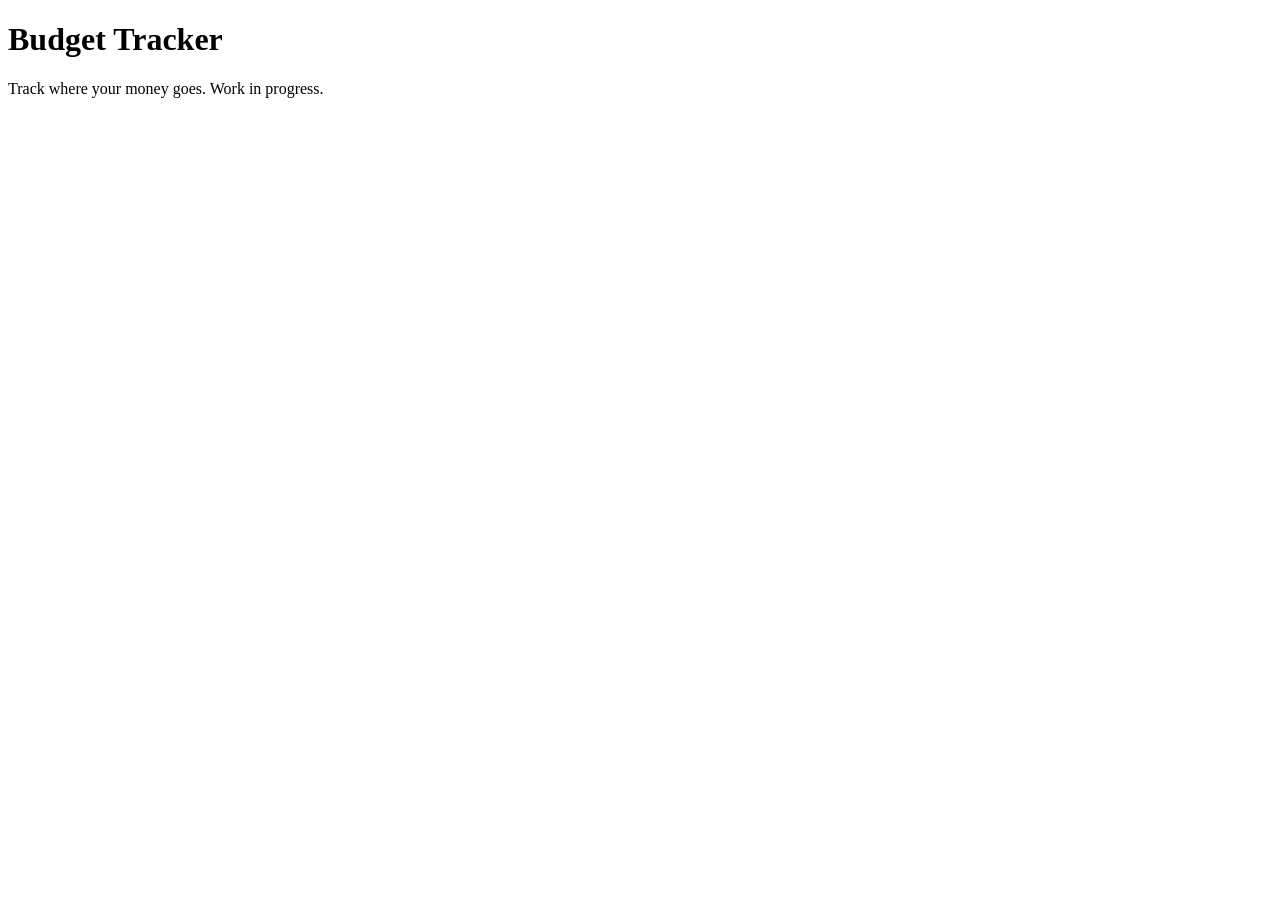
==== index.html @ f43adcf4 "Create index.html" ====
<!DOCTYPE html>
<html lang="en">
<head>
  <meta charset="UTF-8">
  <meta name="viewport" content="width=device-width, initial-scale=1.0">
  <title>Budget Tracker</title>
</head>
<body>
  <h1>Budget Tracker</h1>
  <p>Track where your money goes. Work in progress.</p>
</body>
</html>
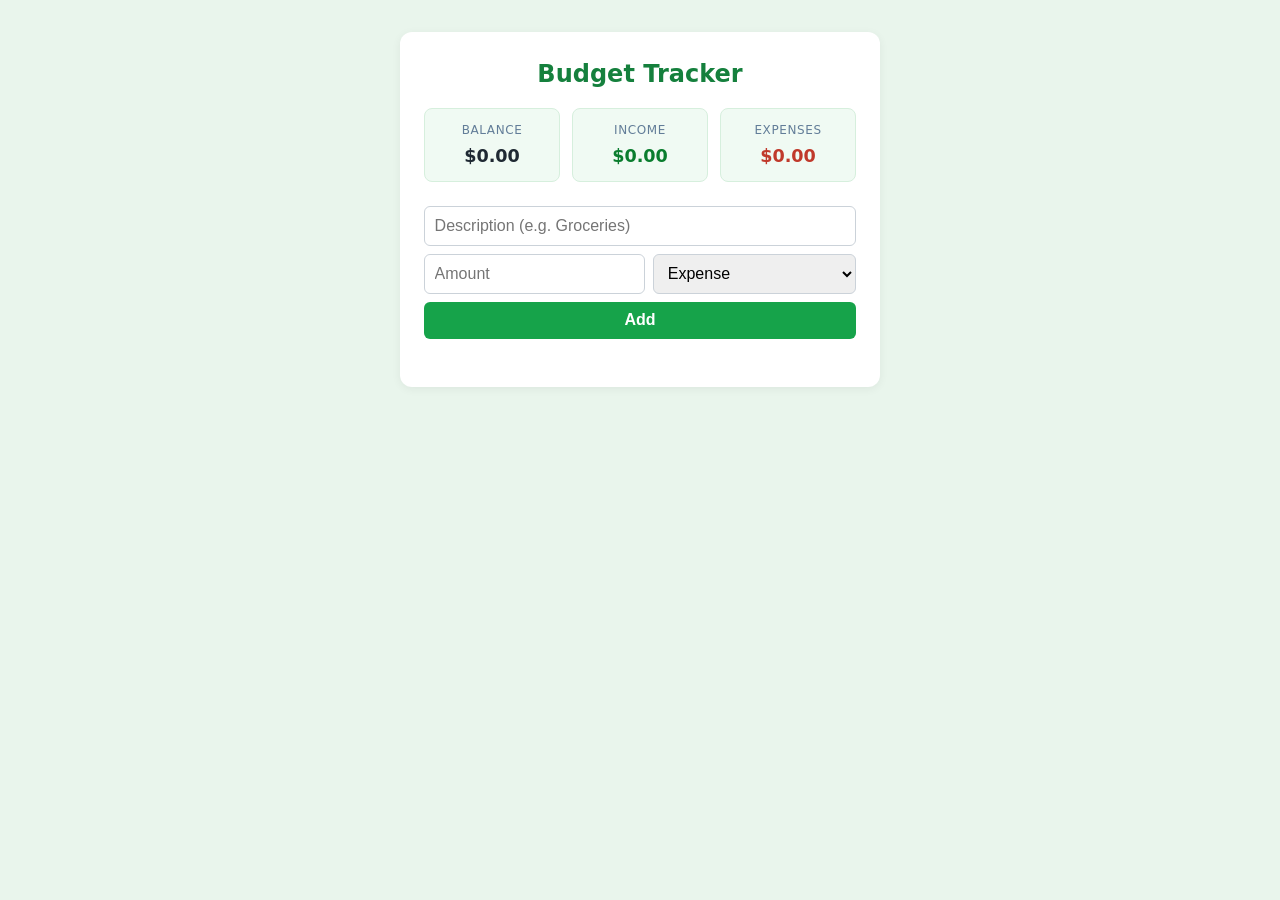
==== commit 5ca4b753: "Build budget tracker UI with localStorage and green theme Co-Authored-By: Claude Opus 4.8 <noreply@a" ====
--- a/index.html
+++ b/index.html
@@ -4,9 +4,55 @@
   <meta charset="UTF-8">
   <meta name="viewport" content="width=device-width, initial-scale=1.0">
   <title>Budget Tracker</title>
+  <link rel="stylesheet" href="style.css">
 </head>
 <body>
-  <h1>Budget Tracker</h1>
-  <p>Track where your money goes. Work in progress.</p>
+  <main class="app">
+    <h1>Budget Tracker</h1>
+
+    <!-- Summary: the three numbers at a glance -->
+    <section class="summary">
+      <div class="summary-item">
+        <span class="summary-label">Balance</span>
+        <span id="balance" class="summary-value">$0.00</span>
+      </div>
+      <div class="summary-item">
+        <span class="summary-label">Income</span>
+        <span id="total-income" class="summary-value income">$0.00</span>
+      </div>
+      <div class="summary-item">
+        <span class="summary-label">Expenses</span>
+        <span id="total-expenses" class="summary-value expense">$0.00</span>
+      </div>
+    </section>
+
+    <!-- Form: how the user adds a new transaction -->
+    <form id="transaction-form" class="form">
+      <input
+        type="text"
+        id="description"
+        placeholder="Description (e.g. Groceries)"
+        required
+      >
+      <input
+        type="number"
+        id="amount"
+        placeholder="Amount"
+        step="0.01"
+        min="0"
+        required
+      >
+      <select id="type">
+        <option value="expense">Expense</option>
+        <option value="income">Income</option>
+      </select>
+      <button type="submit">Add</button>
+    </form>
+
+    <!-- List: every transaction added shows up here -->
+    <ul id="transaction-list" class="list"></ul>
+  </main>
+
+  <script src="script.js"></script>
 </body>
-</html>+</html>
--- a/style.css
+++ b/style.css
@@ -0,0 +1,138 @@
+/* A small reset so spacing is predictable across browsers */
+* {
+  box-sizing: border-box;
+  margin: 0;
+  padding: 0;
+}
+
+body {
+  font-family: system-ui, -apple-system, Arial, sans-serif;
+  background: #e9f5ec; /* soft money-green page background */
+  color: #1f2933;
+  line-height: 1.5;
+  padding: 2rem 1rem;
+}
+
+/* The centered card that holds the whole app */
+.app {
+  max-width: 480px;
+  margin: 0 auto;
+  background: #fff;
+  border-radius: 12px;
+  padding: 1.5rem;
+  box-shadow: 0 2px 10px rgba(0, 0, 0, 0.06);
+}
+
+h1 {
+  font-size: 1.5rem;
+  margin-bottom: 1rem;
+  text-align: center;
+  color: #15803d; /* money-green heading */
+}
+
+/* Summary row: three boxes side by side */
+.summary {
+  display: flex;
+  gap: 0.75rem;
+  margin-bottom: 1.5rem;
+}
+
+.summary-item {
+  flex: 1;
+  background: #f0faf3;
+  border: 1px solid #d6efdd;
+  border-radius: 8px;
+  padding: 0.75rem;
+  text-align: center;
+}
+
+.summary-label {
+  display: block;
+  font-size: 0.75rem;
+  text-transform: uppercase;
+  letter-spacing: 0.05em;
+  color: #627d98;
+}
+
+.summary-value {
+  display: block;
+  font-size: 1.1rem;
+  font-weight: 700;
+  margin-top: 0.25rem;
+}
+
+/* Green for money in, red for money out */
+.income { color: #0a7d2e; }
+.expense { color: #c0392b; }
+
+/* The add-transaction form */
+.form {
+  display: flex;
+  flex-wrap: wrap;
+  gap: 0.5rem;
+  margin-bottom: 1.5rem;
+}
+
+.form input,
+.form select {
+  padding: 0.6rem;
+  border: 1px solid #cbd2d9;
+  border-radius: 6px;
+  font-size: 1rem;
+}
+
+/* Green highlight when a field is focused */
+.form input:focus,
+.form select:focus {
+  outline: none;
+  border-color: #16a34a;
+  box-shadow: 0 0 0 3px rgba(22, 163, 74, 0.15);
+}
+
+#description { flex: 1 1 100%; }
+#amount { flex: 1; }
+#type { flex: 1; }
+
+.form button {
+  flex: 1 1 100%;
+  padding: 0.6rem;
+  border: none;
+  border-radius: 6px;
+  background: #16a34a; /* money green */
+  color: #fff;
+  font-size: 1rem;
+  font-weight: 600;
+  cursor: pointer;
+}
+
+.form button:hover { background: #15803d; } /* darker green on hover */
+
+/* The list of transactions */
+.list {
+  list-style: none;
+}
+
+.list li {
+  display: flex;
+  justify-content: space-between;
+  align-items: center;
+  padding: 0.6rem 0.25rem;
+  border-bottom: 1px solid #e4e7eb;
+}
+
+.list .item-amount {
+  font-weight: 600;
+}
+
+/* The little delete button on each row */
+.delete-btn {
+  margin-left: 0.75rem;
+  border: none;
+  background: transparent;
+  color: #9aa5b1;
+  font-size: 1.1rem;
+  cursor: pointer;
+  line-height: 1;
+}
+
+.delete-btn:hover { color: #c0392b; }
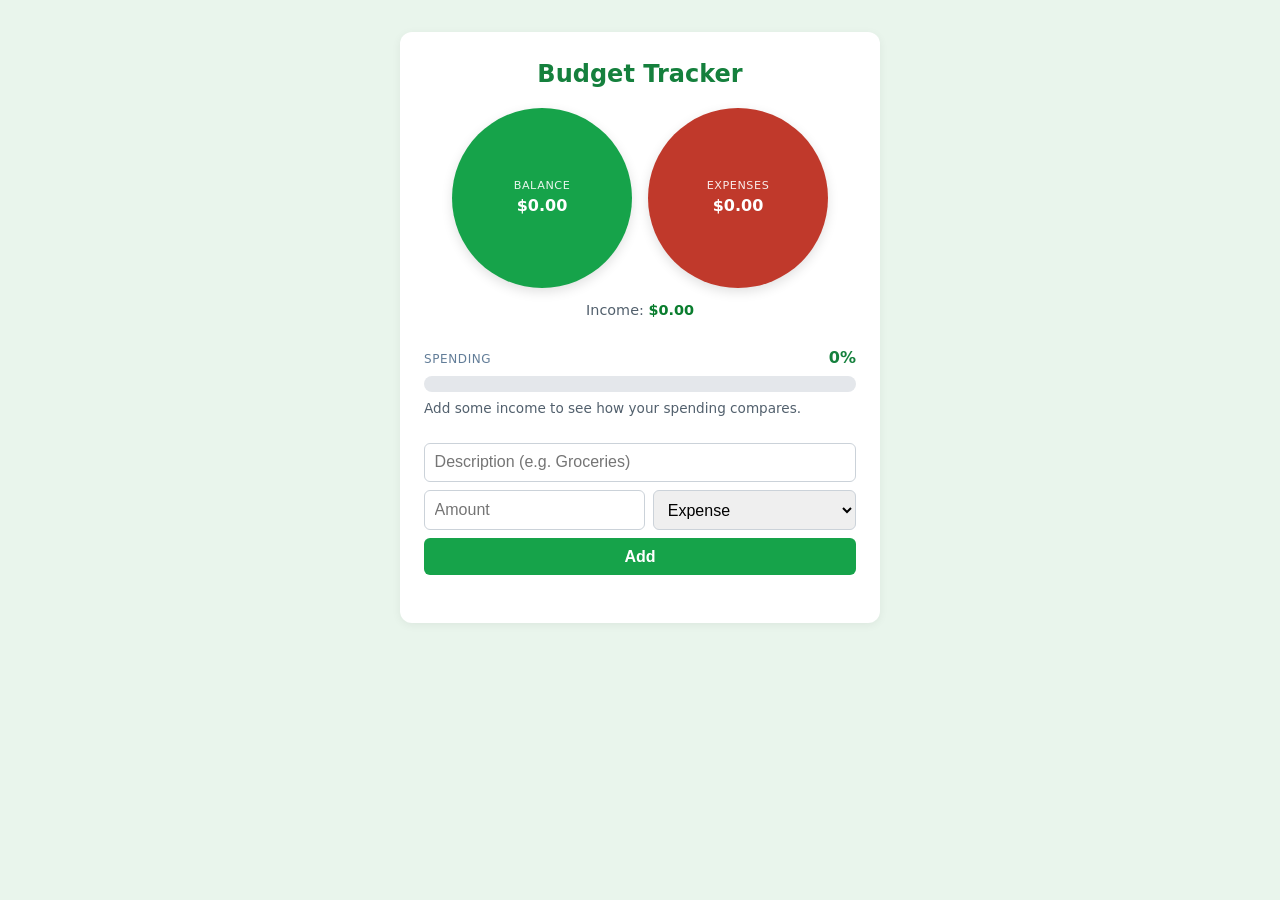
==== commit 8410302a: "added spending meter and visual effect" ====
--- a/index.html
+++ b/index.html
@@ -10,20 +10,33 @@
   <main class="app">
     <h1>Budget Tracker</h1>
 
-    <!-- Summary: the three numbers at a glance -->
-    <section class="summary">
-      <div class="summary-item">
-        <span class="summary-label">Balance</span>
-        <span id="balance" class="summary-value">$0.00</span>
+    <!-- Circles: balance vs expenses. The bigger amount gets the bigger circle. -->
+    <section class="circles">
+      <div id="balance-circle" class="circle circle-balance">
+        <span class="circle-label">Balance</span>
+        <span id="balance" class="circle-value">$0.00</span>
       </div>
-      <div class="summary-item">
-        <span class="summary-label">Income</span>
-        <span id="total-income" class="summary-value income">$0.00</span>
+      <div id="expenses-circle" class="circle circle-expenses">
+        <span class="circle-label">Expenses</span>
+        <span id="total-expenses" class="circle-value">$0.00</span>
       </div>
-      <div class="summary-item">
-        <span class="summary-label">Expenses</span>
-        <span id="total-expenses" class="summary-value expense">$0.00</span>
+    </section>
+
+    <!-- Income: shown smaller, underneath the circles -->
+    <p class="income-line">
+      Income: <span id="total-income" class="income">$0.00</span>
+    </p>
+
+    <!-- Spending meter: a bar that fills up as expenses eat into income -->
+    <section class="meter">
+      <div class="meter-header">
+        <span class="meter-label">Spending</span>
+        <span id="meter-percent" class="meter-percent">0%</span>
       </div>
+      <div class="meter-track">
+        <div id="meter-fill" class="meter-fill"></div>
+      </div>
+      <p id="meter-message" class="meter-message"></p>
     </section>
 
     <!-- Form: how the user adds a new transaction -->
--- a/style.css
+++ b/style.css
@@ -30,40 +30,134 @@
   color: #15803d; /* money-green heading */
 }
 
-/* Summary row: three boxes side by side */
-.summary {
-  display: flex;
-  gap: 0.75rem;
+/* Circles row: balance and expenses side by side, centred.
+   min-height reserves room for full-size circles so the page
+   below doesn't jump up and down as the circles change size. */
+.circles {
+  display: flex;
+  justify-content: center;
+  align-items: center;
+  gap: 1rem;
+  min-height: min(180px, 40vw);
+  margin-bottom: 0.75rem;
+}
+
+/* Each circle. JavaScript sets --scale (0 to 1) on it.
+   - min(180px, 40vw): full size is 180px, or smaller on narrow phones.
+   - max(90px, ...): never shrink below 90px so the text still fits.
+   The transition animates the size change. */
+.circle {
+  --scale: 1;
+  width: max(90px, calc(var(--scale) * min(180px, 40vw)));
+  height: max(90px, calc(var(--scale) * min(180px, 40vw)));
+  border-radius: 50%; /* turns the square into a circle */
+  display: flex;
+  flex-direction: column;
+  justify-content: center;
+  align-items: center;
+  color: #fff;
+  text-align: center;
+  box-shadow: 0 4px 12px rgba(0, 0, 0, 0.12);
+  transition: width 0.6s ease, height 0.6s ease;
+}
+
+.circle-balance  { background: #16a34a; } /* green */
+.circle-expenses { background: #c0392b; } /* red */
+
+.circle-label {
+  font-size: 0.7rem;
+  text-transform: uppercase;
+  letter-spacing: 0.05em;
+  opacity: 0.9;
+}
+
+.circle-value {
+  font-size: 1rem;
+  font-weight: 700;
+}
+
+/* The smaller income line under the circles */
+.income-line {
+  text-align: center;
+  font-size: 0.9rem;
+  color: #52606d;
   margin-bottom: 1.5rem;
 }
 
-.summary-item {
-  flex: 1;
-  background: #f0faf3;
-  border: 1px solid #d6efdd;
-  border-radius: 8px;
-  padding: 0.75rem;
-  text-align: center;
-}
-
-.summary-label {
-  display: block;
+.income-line .income {
+  font-weight: 700;
+}
+
+/* Green for money in, red for money out */
+.income { color: #0a7d2e; }
+.expense { color: #c0392b; }
+
+/* Spending meter: a grey track with a coloured bar inside it */
+.meter {
+  margin-bottom: 1.5rem;
+}
+
+.meter-header {
+  display: flex;
+  justify-content: space-between;
+  align-items: baseline;
+  margin-bottom: 0.4rem;
+}
+
+.meter-label {
   font-size: 0.75rem;
   text-transform: uppercase;
   letter-spacing: 0.05em;
   color: #627d98;
 }
 
-.summary-value {
-  display: block;
-  font-size: 1.1rem;
+.meter-percent {
   font-weight: 700;
-  margin-top: 0.25rem;
-}
-
-/* Green for money in, red for money out */
-.income { color: #0a7d2e; }
-.expense { color: #c0392b; }
+}
+
+/* The empty "track" the bar grows inside */
+.meter-track {
+  height: 16px;
+  background: #e4e7eb;
+  border-radius: 999px; /* fully rounded ends */
+  overflow: hidden;     /* keep the bar's corners inside the track */
+}
+
+/* The bar itself. JavaScript sets its width (0%–100%).
+   "transition" makes width and colour changes animate smoothly. */
+.meter-fill {
+  height: 100%;
+  width: 0;
+  border-radius: 999px;
+  transition: width 0.6s ease, background-color 0.6s ease;
+}
+
+.meter-message {
+  margin-top: 0.4rem;
+  font-size: 0.85rem;
+  color: #52606d;
+}
+
+/* Colour levels: JavaScript adds one of these classes to the bar and % */
+.meter-fill.low      { background-color: #16a34a; } /* green */
+.meter-fill.medium   { background-color: #f59e0b; } /* amber */
+.meter-fill.high     { background-color: #ea580c; } /* orange */
+.meter-fill.over     { background-color: #c0392b; } /* red */
+
+.meter-percent.low    { color: #15803d; }
+.meter-percent.medium { color: #b45309; }
+.meter-percent.high   { color: #c2410c; }
+.meter-percent.over   { color: #c0392b; }
+
+/* When you've overspent, gently pulse the bar to grab attention */
+.meter-fill.over {
+  animation: pulse 1.2s ease-in-out infinite;
+}
+
+@keyframes pulse {
+  0%, 100% { opacity: 1; }
+  50%      { opacity: 0.6; }
+}
 
 /* The add-transaction form */
 .form {
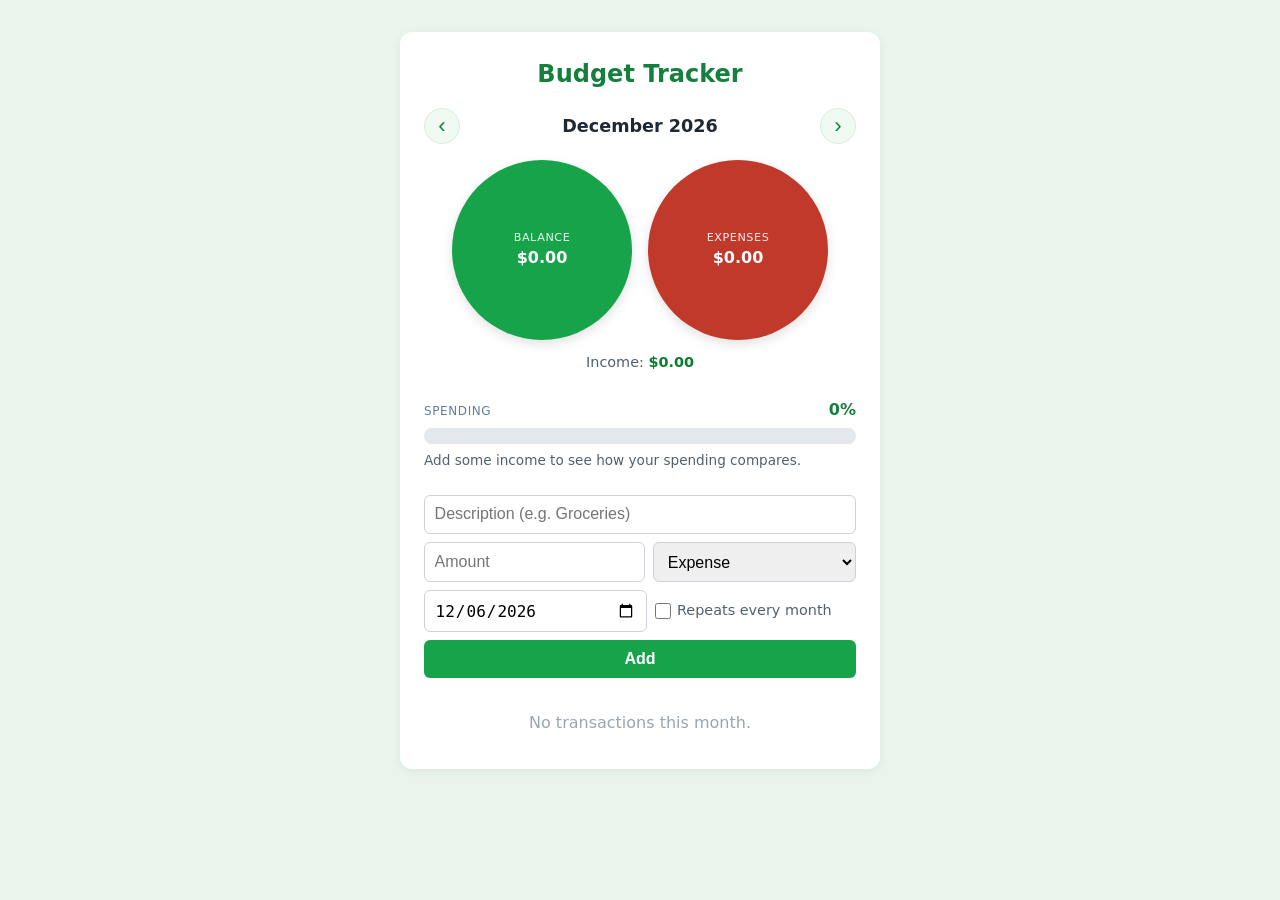
==== commit a041916b: "monthly view" ====
--- a/index.html
+++ b/index.html
@@ -9,6 +9,13 @@
 <body>
   <main class="app">
     <h1>Budget Tracker</h1>
+
+    <!-- Month switcher: everything below shows only the month in the middle -->
+    <nav class="month-nav">
+      <button type="button" id="prev-month" aria-label="Previous month">&lsaquo;</button>
+      <h2 id="month-label"></h2>
+      <button type="button" id="next-month" aria-label="Next month">&rsaquo;</button>
+    </nav>
 
     <!-- Circles: balance vs expenses. The bigger amount gets the bigger circle. -->
     <section class="circles">
@@ -59,7 +66,14 @@
         <option value="expense">Expense</option>
         <option value="income">Income</option>
       </select>
-      <button type="submit">Add</button>
+      <input type="date" id="date" required>
+      <label class="recurring-option">
+        <input type="checkbox" id="recurring">
+        Repeats every month
+      </label>
+      <button type="submit" id="submit-btn">Add</button>
+      <!-- Only shown while editing ("hidden" hides it until JS removes it) -->
+      <button type="button" id="cancel-edit" class="cancel-btn" hidden>Cancel</button>
     </form>
 
     <!-- List: every transaction added shows up here -->
--- a/style.css
+++ b/style.css
@@ -29,6 +29,32 @@
   text-align: center;
   color: #15803d; /* money-green heading */
 }
+
+/* Month switcher: ‹ November 2026 › */
+.month-nav {
+  display: flex;
+  justify-content: space-between;
+  align-items: center;
+  margin-bottom: 1rem;
+}
+
+.month-nav h2 {
+  font-size: 1.1rem;
+}
+
+.month-nav button {
+  width: 2.25rem;
+  height: 2.25rem;
+  border: 1px solid #d6efdd;
+  border-radius: 50%;
+  background: #f0faf3;
+  color: #15803d;
+  font-size: 1.4rem;
+  line-height: 1;
+  cursor: pointer;
+}
+
+.month-nav button:hover { background: #d6efdd; }
 
 /* Circles row: balance and expenses side by side, centred.
    min-height reserves room for full-size circles so the page
@@ -186,6 +212,25 @@
 #description { flex: 1 1 100%; }
 #amount { flex: 1; }
 #type { flex: 1; }
+#date { flex: 1; }
+
+/* "Repeats every month" checkbox and its text, side by side */
+.recurring-option {
+  flex: 1;
+  display: flex;
+  align-items: center;
+  gap: 0.4rem;
+  font-size: 0.9rem;
+  color: #52606d;
+  cursor: pointer;
+}
+
+.recurring-option input {
+  width: 1rem;
+  height: 1rem;
+  padding: 0;
+  accent-color: #16a34a; /* green tick box */
+}
 
 .form button {
   flex: 1 1 100%;
@@ -201,6 +246,15 @@
 
 .form button:hover { background: #15803d; } /* darker green on hover */
 
+/* Cancel button (edit mode only): plain outline instead of solid green */
+.form .cancel-btn {
+  background: #fff;
+  color: #52606d;
+  border: 1px solid #cbd2d9;
+}
+
+.form .cancel-btn:hover { background: #f5f7fa; }
+
 /* The list of transactions */
 .list {
   list-style: none;
@@ -216,6 +270,52 @@
 
 .list .item-amount {
   font-weight: 600;
+}
+
+/* Description on top, date (and Monthly tag) underneath */
+.item-info {
+  display: flex;
+  flex-direction: column;
+  margin-right: auto; /* push the amount and × to the right */
+}
+
+.item-meta {
+  font-size: 0.8rem;
+  color: #829ab1;
+}
+
+.tag {
+  margin-left: 0.25rem;
+  padding: 0 0.4rem;
+  border-radius: 999px;
+  background: #f0faf3;
+  color: #15803d;
+}
+
+/* The row currently loaded into the form for editing */
+.list li.editing {
+  background: #f0faf3;
+  border-radius: 6px;
+}
+
+/* The little edit (pencil) button on each row */
+.edit-btn {
+  margin-left: 0.75rem;
+  border: none;
+  background: transparent;
+  color: #9aa5b1;
+  font-size: 1rem;
+  cursor: pointer;
+  line-height: 1;
+}
+
+.edit-btn:hover { color: #15803d; }
+
+/* Shown when a month has no transactions */
+.list li.empty {
+  justify-content: center;
+  color: #9aa5b1;
+  border-bottom: none;
 }
 
 /* The little delete button on each row */
